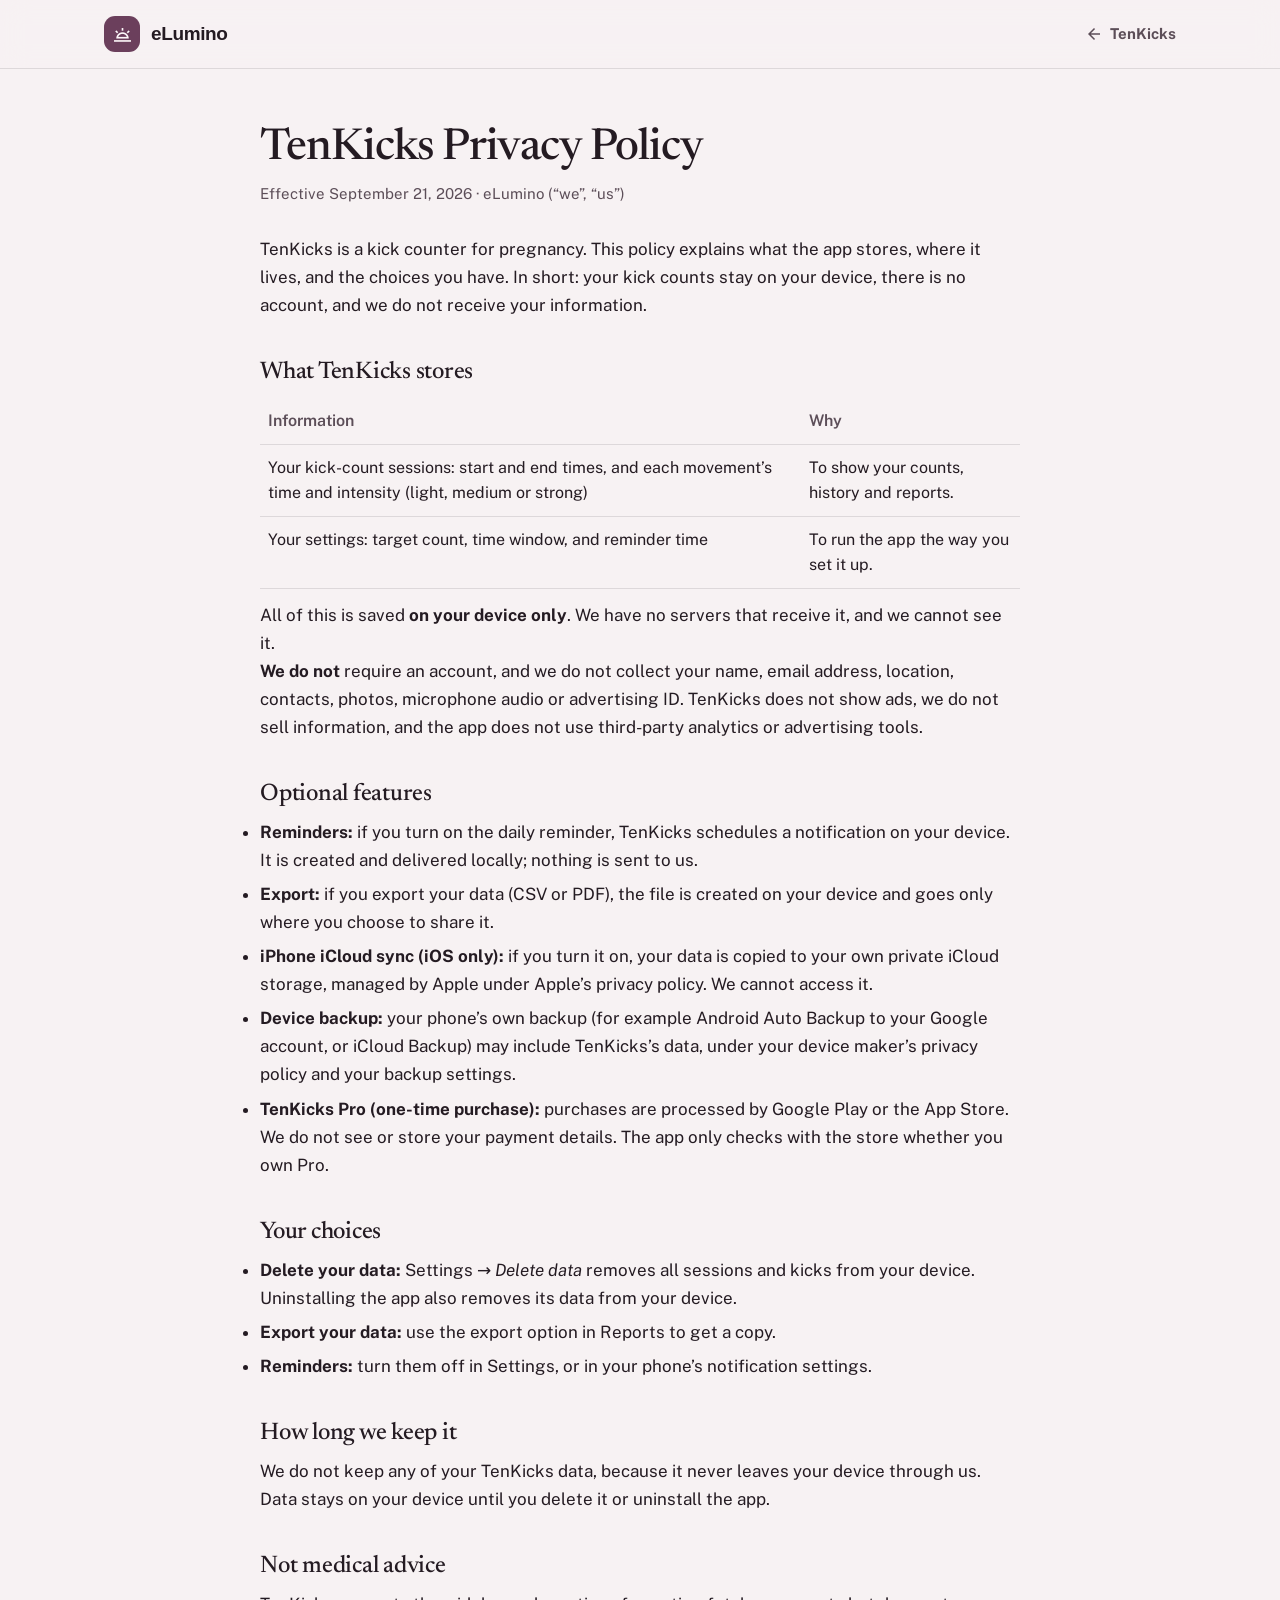
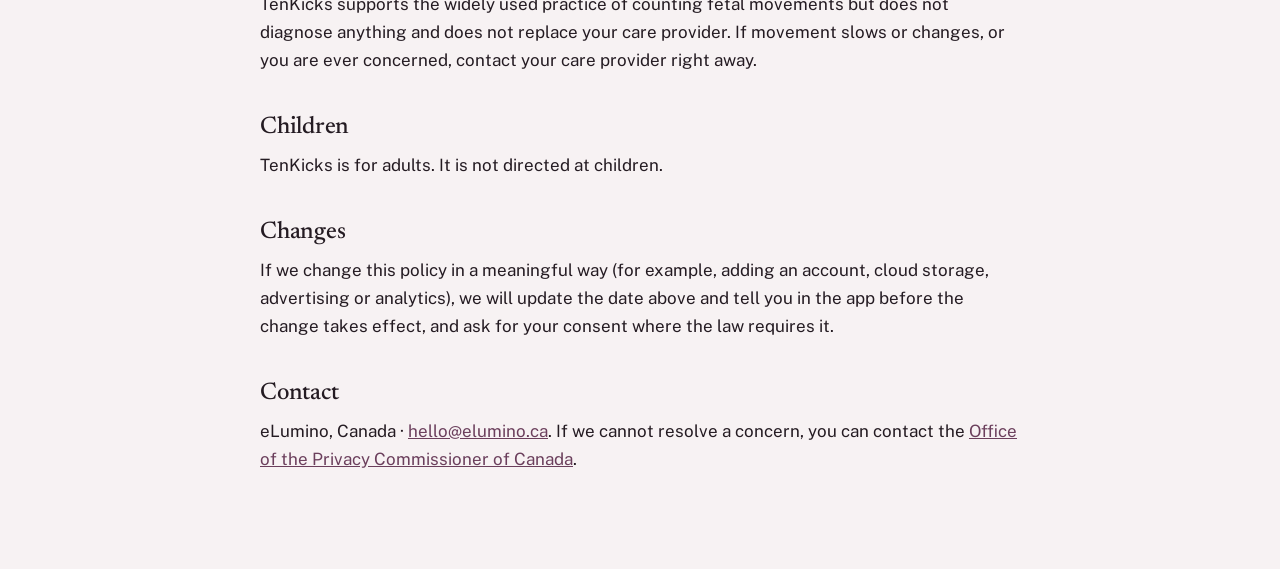
==== apps/tenkicks-privacy.html @ 8676d533 "Add files via upload" ====
<!DOCTYPE html>
<html lang="en">
<head>
<meta charset="UTF-8">
<meta name="viewport" content="width=device-width, initial-scale=1, viewport-fit=cover">
<title>TenKicks Privacy Policy</title>
<meta name="description" content="How TenKicks handles your information: on your device, no account, no ads, no analytics.">
<link rel="icon" href="../assets/icons/tenkicks.png">
<link rel="preconnect" href="https://fonts.googleapis.com">
<link rel="preconnect" href="https://fonts.gstatic.com" crossorigin>
<link href="https://fonts.googleapis.com/css2?family=Newsreader:opsz,wght@6..72,400;6..72,500&family=Public+Sans:wght@400;600;700&display=swap" rel="stylesheet">
<link href="https://fonts.googleapis.com/css2?family=Material+Symbols+Outlined:wght,FILL@400,0..1&display=swap" rel="stylesheet">
<link rel="stylesheet" href="../assets/site.css">
<style>
.legal{max-width:760px;margin:0 auto;padding:56px 0 96px}
.legal h1{font-family:var(--font-head);font-weight:500;font-size:clamp(30px,5vw,44px);letter-spacing:-.02em;margin:0 0 8px}
.legal h2{font-family:var(--font-head);font-weight:500;font-size:24px;margin:40px 0 10px}
.legal p,.legal li{font-size:17px;line-height:1.65;color:var(--ink)}
.legal li{margin:6px 0}
.legal .meta{color:var(--ink2);font-size:15px;margin:0 0 28px}
.legal a{color:var(--accent)}
.legal table{border-collapse:collapse;width:100%;margin:12px 0;font-size:16px}
.legal th,.legal td{border-bottom:1px solid var(--line);padding:10px 8px;text-align:left;vertical-align:top}
.legal th{color:var(--ink2);font-weight:600}
</style>
</head>
<body data-app="tenkicks">
<header class="nav"><div class="container nav-inner">
<a href="../index.html" class="brand" aria-label="eLumino home"><span class="brand-mark"><span class="ms">wb_twilight</span></span><span class="brand-name">eLumino</span></a>
<a class="nav-back" href="tenkicks.html"><span class="ms">arrow_back</span> TenKicks</a>
</div></header>
<main><div class="container"><article class="legal">

<h1>TenKicks Privacy Policy</h1>
<p class="meta">Effective September 21, 2026 &middot; eLumino (&ldquo;we&rdquo;, &ldquo;us&rdquo;)</p>
<p>TenKicks is a kick counter for pregnancy. This policy explains what the app stores, where it lives, and the choices you have. In short: your kick counts stay on your device, there is no account, and we do not receive your information.</p>

<h2>What TenKicks stores</h2>
<table>
<tr><th>Information</th><th>Why</th></tr>
<tr><td>Your kick-count sessions: start and end times, and each movement&rsquo;s time and intensity (light, medium or strong)</td><td>To show your counts, history and reports.</td></tr>
<tr><td>Your settings: target count, time window, and reminder time</td><td>To run the app the way you set it up.</td></tr>
</table>
<p>All of this is saved <strong>on your device only</strong>. We have no servers that receive it, and we cannot see it.</p>
<p><strong>We do not</strong> require an account, and we do not collect your name, email address, location, contacts, photos, microphone audio or advertising ID. TenKicks does not show ads, we do not sell information, and the app does not use third-party analytics or advertising tools.</p>

<h2>Optional features</h2>
<ul>
<li><strong>Reminders:</strong> if you turn on the daily reminder, TenKicks schedules a notification on your device. It is created and delivered locally; nothing is sent to us.</li>
<li><strong>Export:</strong> if you export your data (CSV or PDF), the file is created on your device and goes only where you choose to share it.</li>
<li><strong>iPhone iCloud sync (iOS only):</strong> if you turn it on, your data is copied to your own private iCloud storage, managed by Apple under Apple&rsquo;s privacy policy. We cannot access it.</li>
<li><strong>Device backup:</strong> your phone&rsquo;s own backup (for example Android Auto Backup to your Google account, or iCloud Backup) may include TenKicks&rsquo;s data, under your device maker&rsquo;s privacy policy and your backup settings.</li>
<li><strong>TenKicks Pro (one-time purchase):</strong> purchases are processed by Google Play or the App Store. We do not see or store your payment details. The app only checks with the store whether you own Pro.</li>
</ul>

<h2>Your choices</h2>
<ul>
<li><strong>Delete your data:</strong> Settings &rarr; <em>Delete data</em> removes all sessions and kicks from your device. Uninstalling the app also removes its data from your device.</li>
<li><strong>Export your data:</strong> use the export option in Reports to get a copy.</li>
<li><strong>Reminders:</strong> turn them off in Settings, or in your phone&rsquo;s notification settings.</li>
</ul>

<h2>How long we keep it</h2>
<p>We do not keep any of your TenKicks data, because it never leaves your device through us. Data stays on your device until you delete it or uninstall the app.</p>

<h2>Not medical advice</h2>
<p>TenKicks supports the widely used practice of counting fetal movements but does not diagnose anything and does not replace your care provider. If movement slows or changes, or you are ever concerned, contact your care provider right away.</p>

<h2>Children</h2>
<p>TenKicks is for adults. It is not directed at children.</p>

<h2>Changes</h2>
<p>If we change this policy in a meaningful way (for example, adding an account, cloud storage, advertising or analytics), we will update the date above and tell you in the app before the change takes effect, and ask for your consent where the law requires it.</p>

<h2>Contact</h2>
<p>eLumino, Canada &middot; <a href="mailto:hello@elumino.ca">hello@elumino.ca</a>. If we cannot resolve a concern, you can contact the <a href="https://www.priv.gc.ca" rel="noopener">Office of the Privacy Commissioner of Canada</a>.</p>

</article></div></main>
</body>
</html>
---- assets/site.css ----
/* eLumino — shared styles. Company pages use the default (teal) tokens;
   each app page/card re-themes itself with [data-app="…"] using that app's real palette + type. */

:root{
  --bg:#F3FAF8; --surface:#FFFFFF; --surface2:#E6F2EF; --ink:#0F2A2B; --ink2:#4A6567;
  --accent:#0B6B6B; --accent-ink:#FFFFFF; --accent2:#E0A64A; --line:#D5E5E2;
  --font-head:'Manrope',system-ui,sans-serif; --font-body:'Inter',system-ui,sans-serif;
  --head-weight:700; --radius:20px;
  --shadow:0 24px 48px -28px rgba(15,42,43,.35);
  --maxw:1120px;
}

/* ── per-app themes (values lifted from each app's own design tokens) ── */
[data-app="prenatal"]{
  --bg:#FBF1F1; --surface:#FFFFFF; --surface2:#F4E4E4; --ink:#33202A; --ink2:#7A5560;
  --accent:#C0466E; --accent-ink:#FFFFFF; --accent2:#E0805A; --line:#E8D2D2;
  --font-head:'Newsreader',Georgia,serif; --font-body:'Figtree',system-ui,sans-serif; --head-weight:600;
  --shadow:0 24px 48px -28px rgba(60,20,35,.4);
}
[data-app="loonlight"]{
  --bg:#101B33; --surface:#182B4D; --surface2:#1E3560; --ink:#F7F3EA; --ink2:#9AA3B8;
  --accent:#E0A64A; --accent-ink:#101B33; --accent2:#4FA88B; --line:rgba(247,243,234,.13);
  --font-head:'Manrope',system-ui,sans-serif; --font-body:'IBM Plex Sans',system-ui,sans-serif; --head-weight:700;
  --shadow:0 24px 48px -24px rgba(0,0,0,.6);
}
[data-app="tenkicks"]{
  --bg:#F7F2F3; --surface:#FFFFFF; --surface2:#EFE6E9; --ink:#241B22; --ink2:#5C4E58;
  --accent:#6B3F5C; --accent-ink:#FDF8FA; --accent2:#C08A3E; --line:rgba(36,27,34,.12);
  --font-head:'Newsreader',Georgia,serif; --font-body:'Public Sans',system-ui,sans-serif; --head-weight:500;
  --shadow:0 24px 48px -28px rgba(74,42,64,.45);
}
[data-app="giggle"]{
  --bg:#F7F3EC; --surface:#FDFBF8; --surface2:#EDE7DC; --ink:#3A2E27; --ink2:#77685F;
  --accent:#5C8A6C; --accent-ink:#FFFFFF; --accent2:#DFAE45; --line:#E2DACE;
  --font-head:'Fredoka',system-ui,sans-serif; --font-body:'Karla',system-ui,sans-serif; --head-weight:600;
  --shadow:0 24px 48px -28px rgba(58,46,39,.4);
}

*{box-sizing:border-box;margin:0;padding:0}
html{scroll-behavior:smooth;-webkit-text-size-adjust:100%}
body{background:var(--bg);color:var(--ink);font-family:var(--font-body);font-size:17px;line-height:1.6;-webkit-font-smoothing:antialiased}
img{max-width:100%;display:block}
a{color:inherit}
h1,h2,h3{font-family:var(--font-head);font-weight:var(--head-weight);line-height:1.12;letter-spacing:-.01em}
.container{width:100%;max-width:var(--maxw);margin:0 auto;padding:0 24px}
.eyebrow{font-size:13px;font-weight:700;letter-spacing:.14em;text-transform:uppercase;color:var(--accent)}
[data-app="loonlight"] .eyebrow{color:var(--accent)}
.ms{font-family:'Material Symbols Outlined';font-weight:400;font-style:normal;line-height:1;letter-spacing:normal;text-transform:none;display:inline-block;white-space:nowrap;font-feature-settings:'liga';-webkit-font-feature-settings:'liga';vertical-align:middle}

/* ── nav ── */
.nav{position:sticky;top:0;z-index:50;background:color-mix(in srgb,var(--bg) 86%,transparent);backdrop-filter:blur(14px);-webkit-backdrop-filter:blur(14px);border-bottom:1px solid var(--line)}
.nav-inner{display:flex;align-items:center;justify-content:space-between;gap:16px;height:68px}
.brand{display:flex;align-items:center;gap:11px;text-decoration:none}
.brand-mark{width:36px;height:36px;border-radius:11px;background:var(--accent);color:var(--accent-ink);display:grid;place-items:center}
.brand-mark .ms{font-size:21px}
.brand-name{font-family:'Manrope',sans-serif;font-weight:800;font-size:19px;letter-spacing:-.02em;line-height:1.1}
.brand-sub{font-size:11px;letter-spacing:.12em;text-transform:uppercase;color:var(--ink2);font-weight:600}
.nav-links{display:flex;gap:28px;list-style:none;align-items:center}
.nav-links a{text-decoration:none;font-size:15px;font-weight:600;color:var(--ink2);transition:color .15s}
.nav-links a:hover{color:var(--ink)}
.nav-back{display:inline-flex;align-items:center;gap:6px;text-decoration:none;font-weight:700;font-size:15px;color:var(--ink2)}
.nav-back:hover{color:var(--ink)}
.nav-back .ms{font-size:20px}

/* ── buttons ── */
.btn{display:inline-flex;align-items:center;justify-content:center;gap:9px;padding:14px 24px;border-radius:999px;font-weight:700;font-size:16px;text-decoration:none;border:1.5px solid transparent;transition:transform .15s,box-shadow .15s,background .15s;cursor:pointer;font-family:var(--font-body)}
.btn-primary{background:var(--accent);color:var(--accent-ink)}
.btn-primary:hover{transform:translateY(-2px);box-shadow:0 12px 24px -12px var(--accent)}
.btn-ghost{background:transparent;color:var(--ink);border-color:var(--line)}
.btn-ghost:hover{border-color:var(--ink2)}
.btn .ms{font-size:20px}

/* download buttons */
.dl-row{display:flex;flex-wrap:wrap;gap:12px}
.dl{display:inline-flex;align-items:center;gap:12px;padding:10px 20px 10px 16px;border-radius:14px;text-decoration:none;min-width:190px;text-align:left;font-family:var(--font-body);line-height:1.15}
.dl .ms{font-size:28px}
.dl small{display:block;font-size:11.5px;font-weight:600;letter-spacing:.04em;opacity:.8}
.dl strong{display:block;font-size:17px;font-weight:700}
.dl.live{background:var(--accent);color:var(--accent-ink);transition:transform .15s,box-shadow .15s}
.dl.live:hover{transform:translateY(-2px);box-shadow:0 14px 26px -14px var(--accent)}
.dl.soon{background:transparent;color:var(--ink2);border:1.5px dashed var(--line);cursor:default}
.dl.soon strong{color:var(--ink)}

/* ── phone mockup (all screenshots share the 1206×2622 iPhone aspect) ── */
.phone{--pw:260px;width:var(--pw);flex:none;padding:calc(var(--pw)*.03);border-radius:calc(var(--pw)*.17);
  background:linear-gradient(150deg,#3a3a3f 0%,#141416 45%,#2a2a2e 100%);
  box-shadow:inset 0 0 0 calc(var(--pw)*.005) #6a6b70,0 40px 70px -28px rgba(0,0,0,.5),0 12px 24px -12px rgba(0,0,0,.3);position:relative}
.phone-screen{position:relative;border-radius:calc(var(--pw)*.142);overflow:hidden;aspect-ratio:1206/2622;background:#000}
.phone-screen img{width:100%;height:100%;object-fit:cover;display:block}
.phone-screen::after{content:"";position:absolute;top:1.3%;left:50%;transform:translateX(-50%);width:29%;height:3.5%;border-radius:999px;background:#000}
.phone-screen.inset{background:var(--sbg,#000)}
.phone-screen.inset img{transform:translateY(4.8%)}
.phone.sm{--pw:216px}
.phone.lg{--pw:300px}

/* ── footer ── */
footer{border-top:1px solid var(--line);padding:56px 0 40px;margin-top:0}
.foot-grid{display:grid;grid-template-columns:1.6fr 1fr 1fr;gap:40px}
.foot-desc{color:var(--ink2);font-size:15px;max-width:340px;margin-top:14px}
.foot-title{font-size:12px;font-weight:800;letter-spacing:.14em;text-transform:uppercase;color:var(--ink2);margin-bottom:14px}
.foot-links{list-style:none;display:grid;gap:9px}
.foot-links a{text-decoration:none;font-size:15px;color:var(--ink)}
.foot-links a:hover{color:var(--accent)}
.foot-bottom{margin-top:44px;padding-top:22px;border-top:1px solid var(--line);color:var(--ink2);font-size:13.5px;display:flex;justify-content:space-between;gap:16px;flex-wrap:wrap}

/* ── reveal ── */
.reveal{opacity:0;transform:translateY(18px);transition:opacity .6s ease,transform .6s ease}
.reveal.vis{opacity:1;transform:none}
@media(prefers-reduced-motion:reduce){.reveal{opacity:1;transform:none;transition:none}html{scroll-behavior:auto}}

/* ═════════ COMPANY HOME ═════════ */
.hero{padding:88px 0 72px;position:relative;overflow:hidden}
.hero::before{content:"";position:absolute;inset:-20% -10% auto auto;width:640px;height:640px;border-radius:50%;background:radial-gradient(circle,color-mix(in srgb,var(--accent) 16%,transparent),transparent 68%);pointer-events:none}
.hero-inner{display:grid;grid-template-columns:1.05fr .95fr;gap:56px;align-items:center;position:relative}
.hero h1{font-size:clamp(42px,6vw,68px);margin:16px 0 22px}
.hero h1 em{font-style:normal;color:var(--accent)}
.hero p.lead{font-size:20px;color:var(--ink2);max-width:520px;margin-bottom:34px}
.hero-cta{display:flex;flex-wrap:wrap;gap:12px}
.hero-phones{position:relative;height:560px;display:flex;justify-content:center}
.hero-phones .phone{position:absolute}
.hero-phones .p1{left:2%;top:64px;transform:rotate(-7deg);--pw:212px}
.hero-phones .p2{left:50%;transform:translateX(-50%);top:0;--pw:236px;z-index:2}
.hero-phones .p3{right:2%;top:64px;transform:rotate(7deg);--pw:212px}

.section{padding:88px 0}
.section-head{max-width:640px;margin-bottom:48px}
.section-head h2{font-size:clamp(32px,4.2vw,46px);margin:12px 0 14px}
.section-head p{color:var(--ink2);font-size:18px}

.apps-grid{display:grid;grid-template-columns:repeat(2,1fr);gap:24px}
.app-card{background:var(--bg);color:var(--ink);border:1px solid var(--line);border-radius:28px;padding:32px 32px 0;display:grid;grid-template-columns:1fr auto;gap:8px 20px;overflow:hidden;text-decoration:none;position:relative;transition:transform .25s,box-shadow .25s;min-height:400px;box-shadow:0 1px 0 var(--line)}
.app-card:hover{transform:translateY(-6px);box-shadow:var(--shadow)}
.app-card .ac-text{align-self:start;padding-bottom:28px;display:flex;flex-direction:column;gap:12px;min-width:0}
.app-card .ac-icon{width:54px;height:54px;border-radius:14px;box-shadow:0 6px 14px -6px rgba(0,0,0,.35)}
.app-card h3{font-size:28px;font-family:var(--font-head)}
.app-card p{color:var(--ink2);font-size:16px;line-height:1.5}
.ac-status{display:inline-flex;align-items:center;gap:7px;font-size:12.5px;font-weight:800;letter-spacing:.08em;text-transform:uppercase;color:var(--accent)}
.ac-status i{width:8px;height:8px;border-radius:50%;background:var(--accent2);display:block}
.ac-status.live i{background:#3BA55D;box-shadow:0 0 0 4px rgba(59,165,93,.2)}
.ac-more{margin-top:auto;padding-top:6px;font-weight:800;font-size:15px;color:var(--accent);display:inline-flex;align-items:center;gap:6px}
.app-card .ac-shot{align-self:end;--pw:188px;margin-bottom:-58px;transform:rotate(3deg);transition:transform .35s}
.app-card:hover .ac-shot{transform:rotate(0) translateY(-10px)}
.app-card:nth-child(even) .ac-shot{transform:rotate(-3deg)}
.app-card:nth-child(even):hover .ac-shot{transform:rotate(0) translateY(-10px)}

.values{display:grid;grid-template-columns:repeat(3,1fr);gap:24px}
.value{background:var(--surface);border:1px solid var(--line);border-radius:var(--radius);padding:30px}
.value .ms{font-size:30px;color:var(--accent);margin-bottom:18px;display:block}
.value h3{font-size:22px;margin-bottom:10px}
.value p{color:var(--ink2);font-size:16px}

.team-grid{display:grid;grid-template-columns:repeat(2,minmax(0,1fr));gap:24px;max-width:860px}
.tm{background:var(--surface);border:1px solid var(--line);border-radius:26px;overflow:hidden;display:flex;flex-direction:column}
.tm-photo{aspect-ratio:1/1;background:var(--surface2);position:relative;overflow:hidden}
.tm-photo img{width:100%;height:100%;object-fit:cover;object-position:center 20%}
.tm-body{padding:24px 26px 28px}
.tm-name{font-family:'Manrope',sans-serif;font-weight:800;font-size:22px;letter-spacing:-.01em}
.tm-role{color:var(--accent);font-weight:700;font-size:14.5px;margin:2px 0 12px}
.tm-bio{color:var(--ink2);font-size:15.5px;line-height:1.55}
.tm-li{display:inline-flex;align-items:center;gap:7px;margin-top:16px;font-weight:700;font-size:14.5px;text-decoration:none;color:var(--ink)}
.tm-li:hover{color:var(--accent)}

.cta-band{background:var(--accent);color:var(--accent-ink);border-radius:32px;padding:64px 48px;text-align:center}
.cta-band h2{font-size:clamp(30px,4vw,44px);margin-bottom:14px}
.cta-band p{opacity:.88;font-size:18px;max-width:520px;margin:0 auto 30px}
.cta-band .btn{background:#fff;color:var(--accent)}
.cta-band .btn:hover{transform:translateY(-2px);box-shadow:0 12px 24px -12px rgba(0,0,0,.4)}

/* ═════════ APP PAGES ═════════ */
.app-hero{padding:64px 0 96px;position:relative;overflow:hidden}
.app-hero::before{content:"";position:absolute;inset:-30% auto auto -15%;width:720px;height:720px;border-radius:50%;background:radial-gradient(circle,color-mix(in srgb,var(--accent) 16%,transparent),transparent 66%);pointer-events:none}
.app-hero-inner{display:grid;grid-template-columns:1.1fr .9fr;gap:48px;align-items:center;position:relative}
.app-id{display:flex;align-items:center;gap:14px;margin-bottom:26px}
.app-id img{width:64px;height:64px;border-radius:16px;box-shadow:0 8px 18px -8px rgba(0,0,0,.4)}
.app-id .plat{font-size:13px;font-weight:700;letter-spacing:.1em;text-transform:uppercase;color:var(--ink2)}
.app-hero h1{font-size:clamp(44px,6.4vw,76px);margin-bottom:18px}
.app-hero .lead{font-size:21px;color:var(--ink2);max-width:520px;margin-bottom:34px}
.app-hero-phones{display:flex;justify-content:center;align-items:flex-start;gap:0;position:relative;min-height:600px}
.app-hero-phones .phone.back{position:absolute;right:0;top:80px;transform:rotate(7deg);--pw:230px}
.app-hero-phones .phone.front{position:relative;z-index:2;--pw:290px;margin-right:110px;transform:rotate(-3deg)}

.shots{padding:64px 0 24px}
.shots h2{font-size:clamp(28px,3.6vw,40px);margin-bottom:36px}
.shots-row{display:flex;gap:28px;overflow-x:auto;padding:36px 24px 92px;margin:-24px -24px -48px;scroll-snap-type:x proximity;scrollbar-width:thin}
.shots-row::-webkit-scrollbar{height:8px}
.shots-row::-webkit-scrollbar-thumb{background:var(--line);border-radius:8px}
.shot{scroll-snap-align:center;display:flex;flex-direction:column;align-items:center;gap:20px;flex:none}
.shot .phone{--pw:250px}
.shot figcaption{font-weight:700;font-size:15px;color:var(--ink2);text-align:center;max-width:230px}
.shot-note{font-size:13px;color:var(--ink2);opacity:.85;margin-top:-16px}

.points{display:grid;grid-template-columns:repeat(3,1fr);gap:20px;margin-top:20px}
.point{background:var(--surface);border:1px solid var(--line);border-radius:20px;padding:26px}
.point .ms{color:var(--accent);font-size:28px;display:block;margin-bottom:14px}
.point h3{font-size:20px;margin-bottom:8px}
.point p{color:var(--ink2);font-size:15.5px;line-height:1.55}

.get{padding:72px 0}
.get-band{background:var(--surface);border:1px solid var(--line);border-radius:30px;padding:48px;display:grid;grid-template-columns:1fr auto;gap:28px;align-items:center}
.get-band h2{font-size:clamp(26px,3.4vw,36px);margin-bottom:8px}
.get-band p{color:var(--ink2)}
.fine{font-size:13.5px;color:var(--ink2);line-height:1.55;max-width:720px;margin-top:26px}
.other-apps{display:flex;gap:10px;flex-wrap:wrap;margin-top:8px}
.chip{display:inline-flex;align-items:center;gap:9px;padding:8px 16px 8px 8px;border-radius:999px;border:1px solid var(--line);text-decoration:none;font-weight:700;font-size:14.5px;background:var(--surface);color:var(--ink)}
.chip img{width:26px;height:26px;border-radius:8px}
.chip:hover{border-color:var(--ink2)}

/* ── responsive ── */
@media(max-width:940px){
  .hero-inner,.app-hero-inner{grid-template-columns:1fr;gap:40px}
  .hero-phones{height:520px}
  .apps-grid{grid-template-columns:1fr}
  .values,.points{grid-template-columns:1fr}
  .get-band{grid-template-columns:1fr;padding:32px}
  .foot-grid{grid-template-columns:1fr 1fr}
  .foot-grid>div:first-child{grid-column:1/-1}
  .app-hero-phones{min-height:560px}
}
@media(max-width:640px){
  body{font-size:16px}
  .nav-links{display:none}
  .hero{padding:52px 0 48px}
  .hero-phones{height:440px}
  .hero-phones .p1,.hero-phones .p3{--pw:150px;top:60px}
  .hero-phones .p2{--pw:184px}
  .section{padding:64px 0}
  .app-card{grid-template-columns:1fr;padding:26px 24px 0;min-height:0}
  .app-card .ac-shot{--pw:200px;justify-self:center;margin-bottom:-70px}
  .team-grid{grid-template-columns:1fr}
  .cta-band{padding:44px 24px;border-radius:24px}
  .app-hero{padding:40px 0 24px}
  .app-hero-phones{min-height:480px}
  .app-hero-phones .phone.front{--pw:230px;margin-right:50px}
  .app-hero-phones .phone.back{--pw:180px;top:60px}
  .dl{min-width:0;flex:1 1 100%}
  .foot-grid{grid-template-columns:1fr}
  .shot .phone{--pw:224px}
}
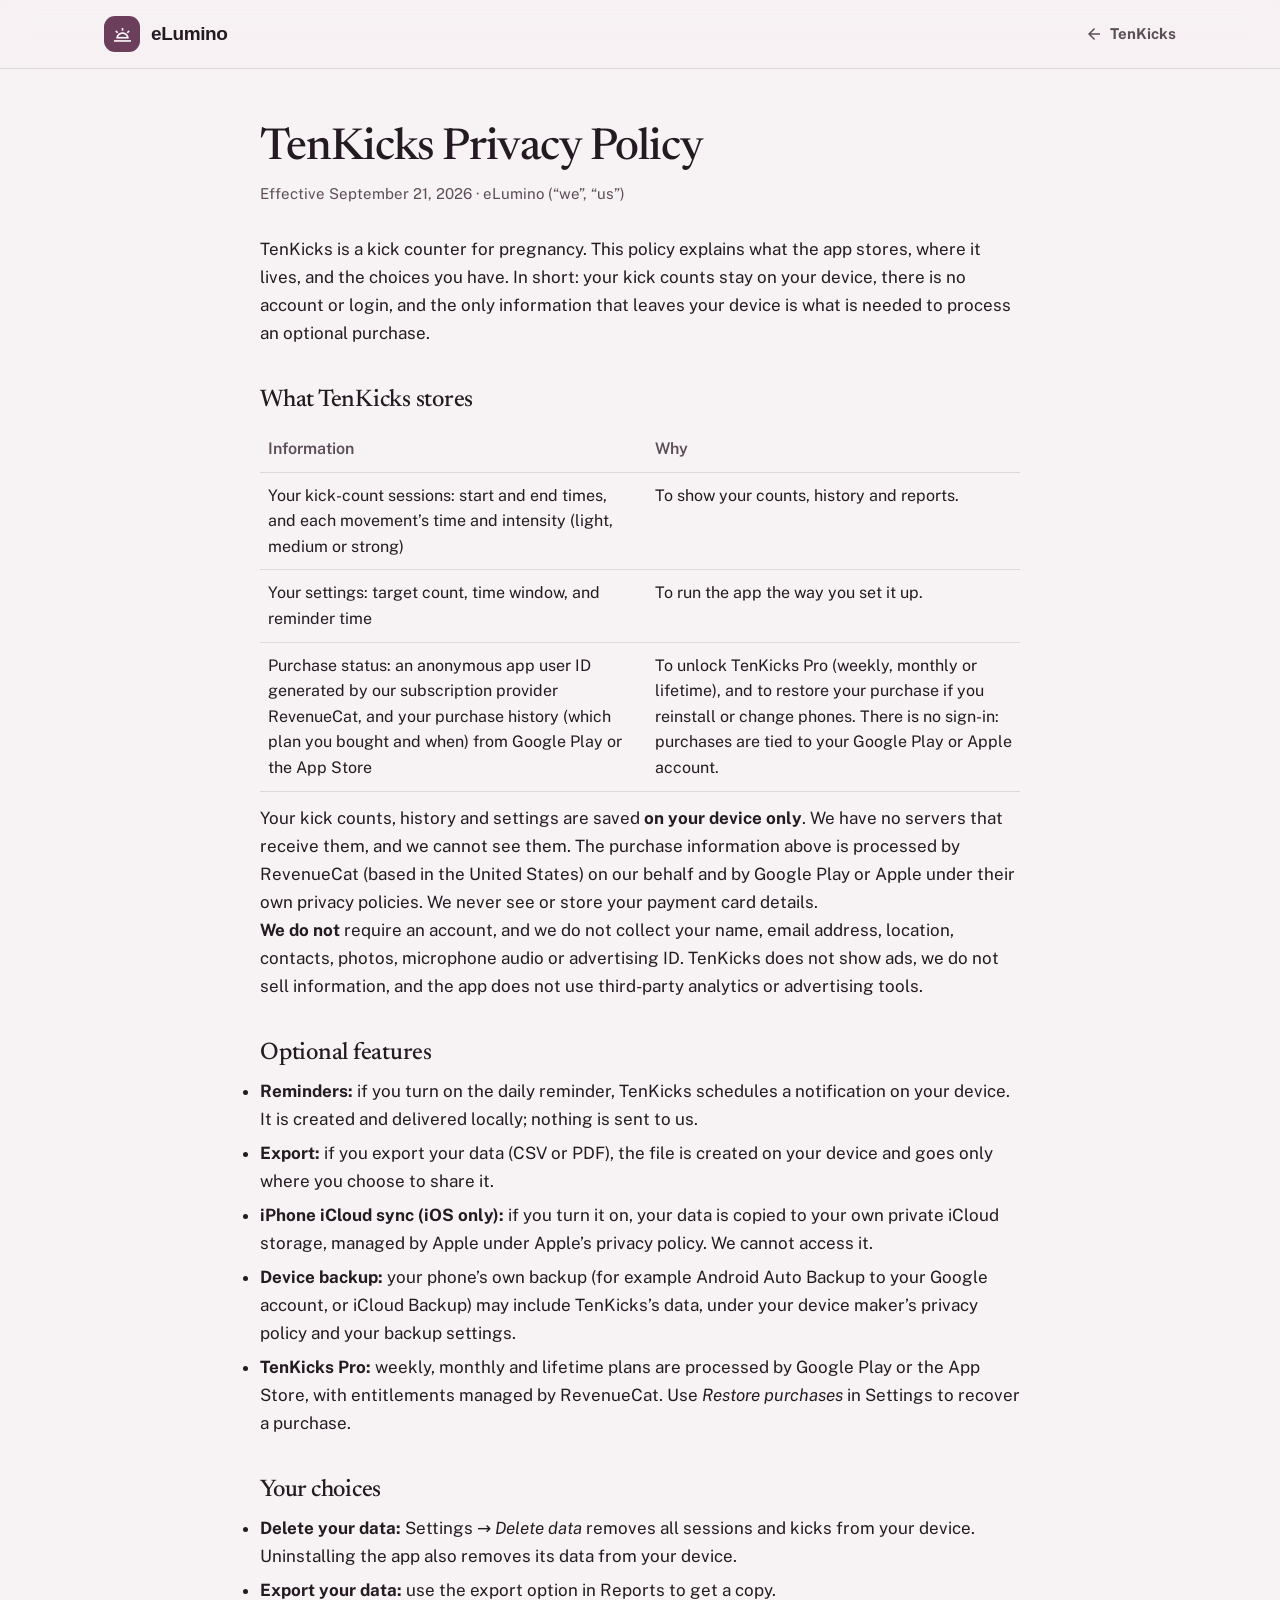
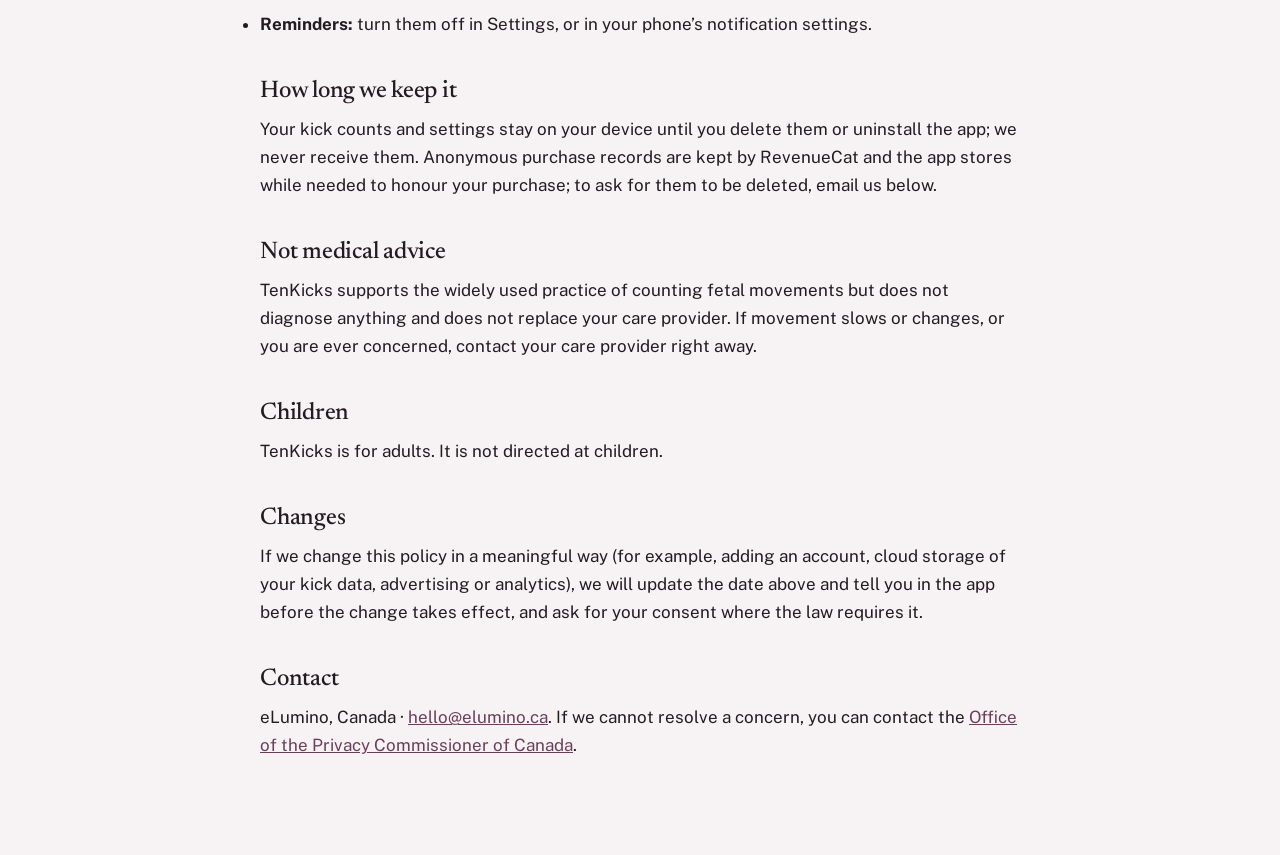
==== commit 91da97e2: "Add files via upload" ====
--- a/apps/tenkicks-privacy.html
+++ b/apps/tenkicks-privacy.html
@@ -33,15 +33,16 @@
 
 <h1>TenKicks Privacy Policy</h1>
 <p class="meta">Effective September 21, 2026 &middot; eLumino (&ldquo;we&rdquo;, &ldquo;us&rdquo;)</p>
-<p>TenKicks is a kick counter for pregnancy. This policy explains what the app stores, where it lives, and the choices you have. In short: your kick counts stay on your device, there is no account, and we do not receive your information.</p>
+<p>TenKicks is a kick counter for pregnancy. This policy explains what the app stores, where it lives, and the choices you have. In short: your kick counts stay on your device, there is no account or login, and the only information that leaves your device is what is needed to process an optional purchase.</p>
 
 <h2>What TenKicks stores</h2>
 <table>
 <tr><th>Information</th><th>Why</th></tr>
 <tr><td>Your kick-count sessions: start and end times, and each movement&rsquo;s time and intensity (light, medium or strong)</td><td>To show your counts, history and reports.</td></tr>
 <tr><td>Your settings: target count, time window, and reminder time</td><td>To run the app the way you set it up.</td></tr>
+<tr><td>Purchase status: an anonymous app user ID generated by our subscription provider RevenueCat, and your purchase history (which plan you bought and when) from Google Play or the App Store</td><td>To unlock TenKicks Pro (weekly, monthly or lifetime), and to restore your purchase if you reinstall or change phones. There is no sign-in: purchases are tied to your Google Play or Apple account.</td></tr>
 </table>
-<p>All of this is saved <strong>on your device only</strong>. We have no servers that receive it, and we cannot see it.</p>
+<p>Your kick counts, history and settings are saved <strong>on your device only</strong>. We have no servers that receive them, and we cannot see them. The purchase information above is processed by RevenueCat (based in the United States) on our behalf and by Google Play or Apple under their own privacy policies. We never see or store your payment card details.</p>
 <p><strong>We do not</strong> require an account, and we do not collect your name, email address, location, contacts, photos, microphone audio or advertising ID. TenKicks does not show ads, we do not sell information, and the app does not use third-party analytics or advertising tools.</p>
 
 <h2>Optional features</h2>
@@ -50,7 +51,7 @@
 <li><strong>Export:</strong> if you export your data (CSV or PDF), the file is created on your device and goes only where you choose to share it.</li>
 <li><strong>iPhone iCloud sync (iOS only):</strong> if you turn it on, your data is copied to your own private iCloud storage, managed by Apple under Apple&rsquo;s privacy policy. We cannot access it.</li>
 <li><strong>Device backup:</strong> your phone&rsquo;s own backup (for example Android Auto Backup to your Google account, or iCloud Backup) may include TenKicks&rsquo;s data, under your device maker&rsquo;s privacy policy and your backup settings.</li>
-<li><strong>TenKicks Pro (one-time purchase):</strong> purchases are processed by Google Play or the App Store. We do not see or store your payment details. The app only checks with the store whether you own Pro.</li>
+<li><strong>TenKicks Pro:</strong> weekly, monthly and lifetime plans are processed by Google Play or the App Store, with entitlements managed by RevenueCat. Use <em>Restore purchases</em> in Settings to recover a purchase.</li>
 </ul>
 
 <h2>Your choices</h2>
@@ -61,7 +62,7 @@
 </ul>
 
 <h2>How long we keep it</h2>
-<p>We do not keep any of your TenKicks data, because it never leaves your device through us. Data stays on your device until you delete it or uninstall the app.</p>
+<p>Your kick counts and settings stay on your device until you delete them or uninstall the app; we never receive them. Anonymous purchase records are kept by RevenueCat and the app stores while needed to honour your purchase; to ask for them to be deleted, email us below.</p>
 
 <h2>Not medical advice</h2>
 <p>TenKicks supports the widely used practice of counting fetal movements but does not diagnose anything and does not replace your care provider. If movement slows or changes, or you are ever concerned, contact your care provider right away.</p>
@@ -70,7 +71,7 @@
 <p>TenKicks is for adults. It is not directed at children.</p>
 
 <h2>Changes</h2>
-<p>If we change this policy in a meaningful way (for example, adding an account, cloud storage, advertising or analytics), we will update the date above and tell you in the app before the change takes effect, and ask for your consent where the law requires it.</p>
+<p>If we change this policy in a meaningful way (for example, adding an account, cloud storage of your kick data, advertising or analytics), we will update the date above and tell you in the app before the change takes effect, and ask for your consent where the law requires it.</p>
 
 <h2>Contact</h2>
 <p>eLumino, Canada &middot; <a href="mailto:hello@elumino.ca">hello@elumino.ca</a>. If we cannot resolve a concern, you can contact the <a href="https://www.priv.gc.ca" rel="noopener">Office of the Privacy Commissioner of Canada</a>.</p>
